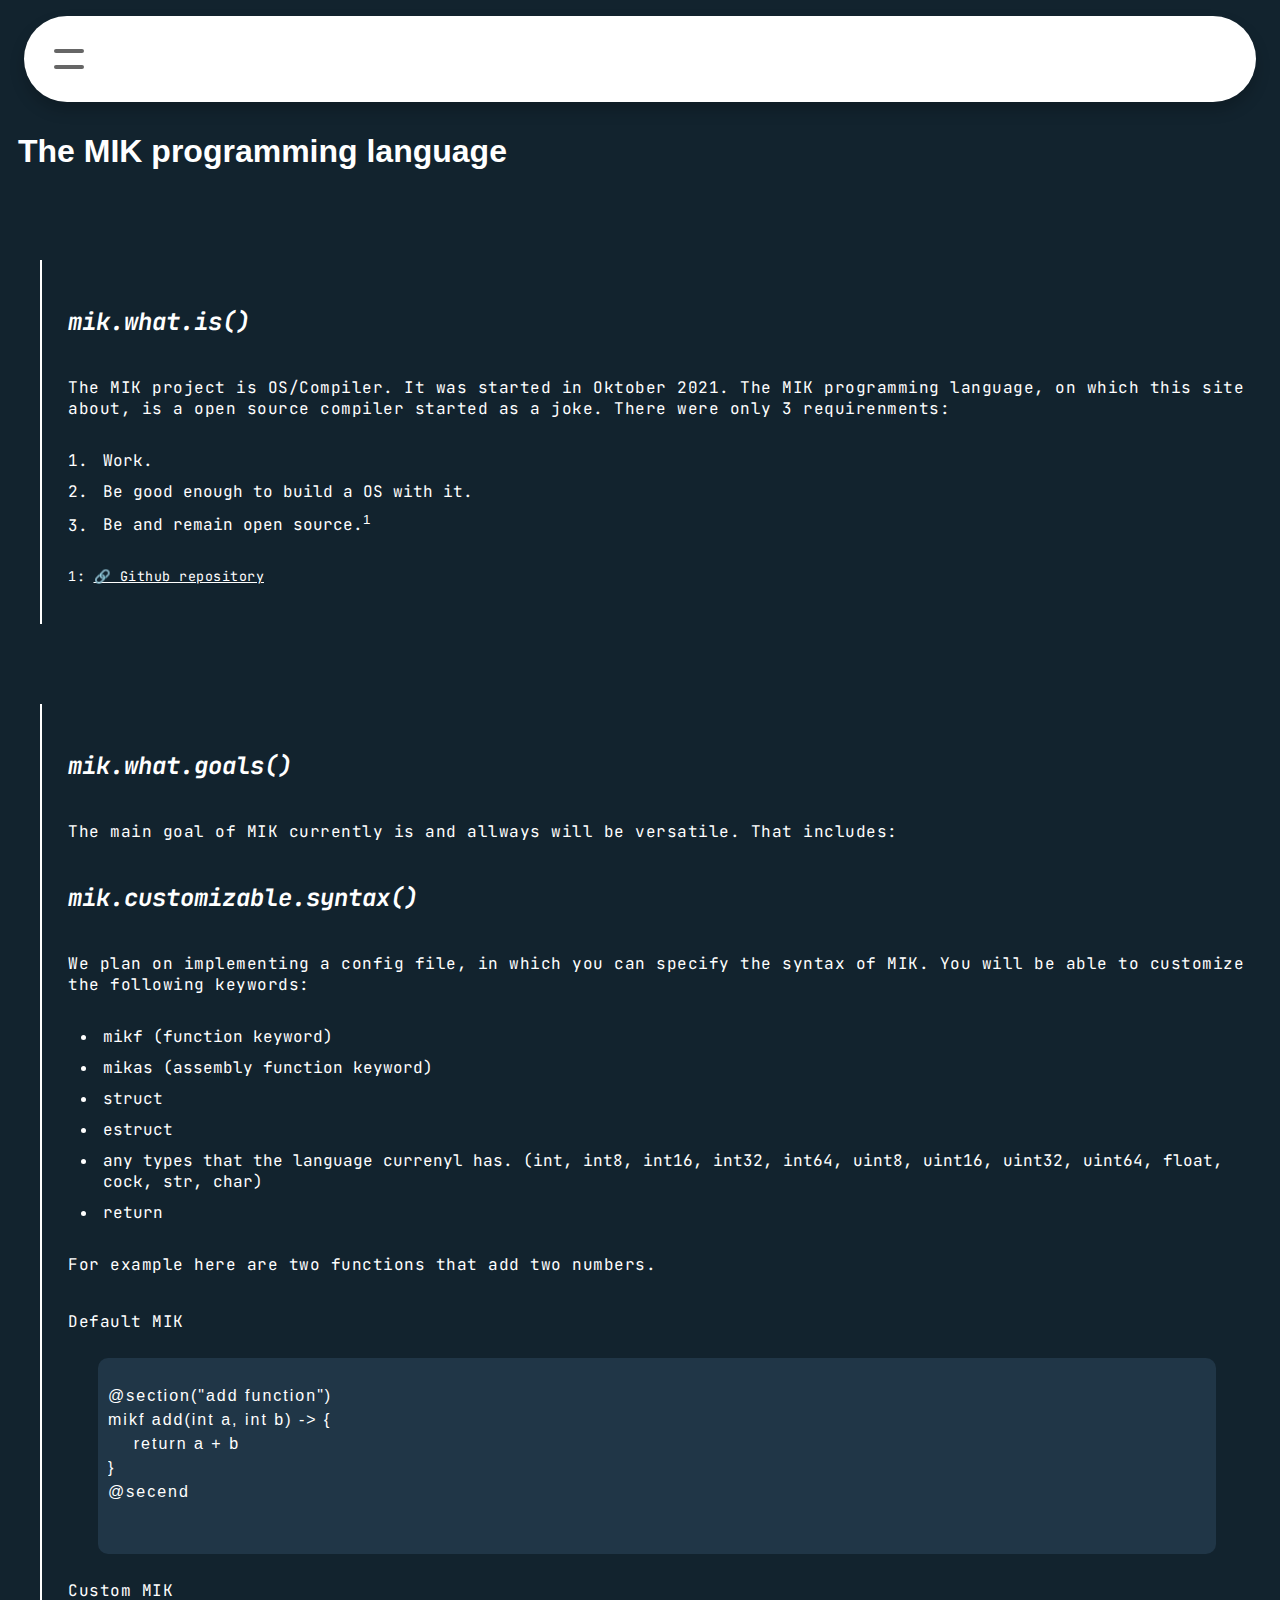
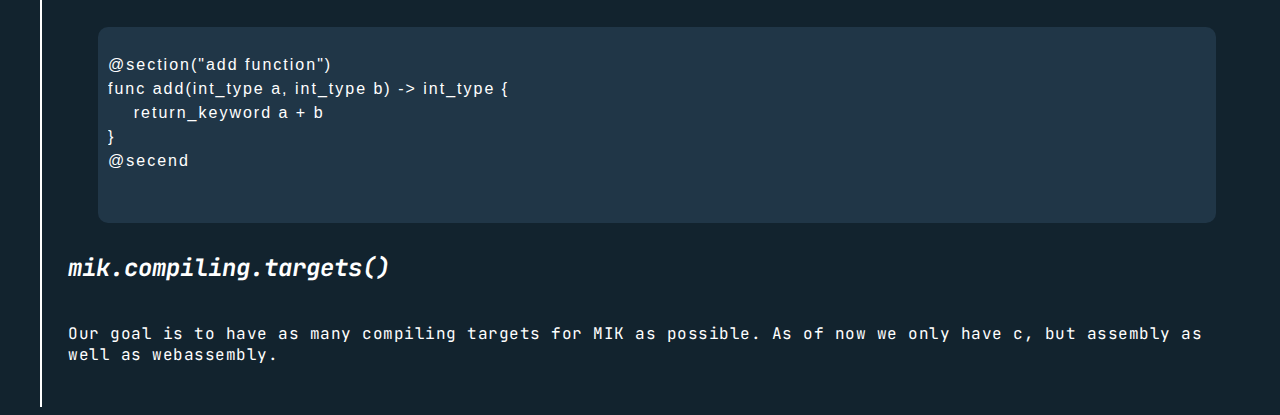
==== website/about.html @ aa75890f "updated lololol. The style now looks neat!" ====
<!DOCTYPE html>
<html lang="en" style="background-color: #12232e;">
<head>
    <meta charset="UTF-8">
    <meta http-equiv="X-UA-Compatible" content="IE=edge">
    <meta name="viewport" content="width=device-width, initial-scale=1.0">
    <link rel="stylesheet" href="https://cdnjs.cloudflare.com/ajax/libs/font-awesome/4.7.0/css/font-awesome.min.css">
    <link rel="stylesheet" href="./style/style.css">
    <title>MIK - Home</title>
</head>
    <body>
        <header class="spacer">
            <div class="nav">
                <input type="checkbox">
                <span></span>
                <span></span>
                <div class="menu">
                    <li><a href="../index.html">home</a></li>
                    <li><a id="active" href="#">about</a></li>
                    <li><a href="./documentation.html">documentation</a></li>
                    <li><a href="./Download.html">download</a></li>
                    <li><a href="#">blog</a></li>
                    <li><a href="#">contact</a></li>
                </div>
            </div>
        </header>
        
        <!--Articles about mik origin-->
        <div class="article">
            <h1>The MIK programming language</h1>

            <!--what is that-->
            <div class="article-doc">
                <h2 class="function">mik.what.is()</h2>
                <p>The MIK project is OS/Compiler. It was started in Oktober 2021.
                    The MIK programming language, on which this site about,
                     is a open source compiler started as a joke. There were only 3 requirenments:
                </p>
                <ol>
                    <li style="padding: 5px;font-family: 'JetBrains Mono', monospace;">Work.</il>
                    <li style="padding: 5px;font-family: 'JetBrains Mono', monospace;">Be good enough to build a OS with it.</li>
                    <li style="padding: 5px;font-family: 'JetBrains Mono', monospace;">Be and remain open source.<sup>1</sup></li>
                </ol>
                <p style="font-size: smaller;">1: <a style="font-family: 'JetBrains Mono', monospace;" href="https://github.com/MikOS-ProgrammingLanguage/mic">🔗 Github repository</a></p>
            </div>

            <!--what goals-->
            <div class="article-doc">
                <h2 class="function">mik.what.goals()</h2>
                <p>The main goal of MIK currently is and allways will be versatile. That includes:</p>

                <h2 class="function">mik.customizable.syntax()</h2>
                <p>We plan on implementing a config file, in which you can specify the syntax of MIK. You will be able to customize the following keywords:</p>
                <ul>
                    <li style="padding: 5px;font-family: 'JetBrains Mono', monospace;">mikf  (function keyword)</li>
                    <li style="padding: 5px;font-family: 'JetBrains Mono', monospace;">mikas (assembly function keyword)</li>
                    <li style="padding: 5px;font-family: 'JetBrains Mono', monospace;">struct</li>
                    <li style="padding: 5px;font-family: 'JetBrains Mono', monospace;">estruct</li>
                    <li style="padding: 5px;font-family: 'JetBrains Mono', monospace;">any types that the language currenyl has. (int, int8, int16, int32, int64, uint8, uint16, uint32, uint64, float, cock, str, char)</li>
                    <li style="padding: 5px;font-family: 'JetBrains Mono', monospace;">return</li>
                </ul>

                <p>For example here are two functions that add two numbers.</p>
                <p>Default MIK</p>
                <blockquote>
                    <pre>
@section("add function")                        
mikf add(int a, int b) -> {
    return a + b
}
@secend
                    </pre>
                </blockquote>
                <p>Custom MIK</p>
                <blockquote>
                    <pre>
@section("add function")
func add(int_type a, int_type b) -> int_type {
    return_keyword a + b
}
@secend
                    </pre>
                </blockquote>

                <h2 class="function">mik.compiling.targets()</h2>
                <p>Our goal is to have as many compiling targets for MIK as possible. As of now we only have c, but assembly as well as webassembly.</p>
            </div>
        </div>
    </body>
</html>
---- website/style/style.css ----
@import url('https://fonts.googleapis.com/css2?family=JetBrains+Mono:wght@700&display=swap');
@import url('https://fonts.googleapis.com/css2?family=JetBrains+Mono:wght@100&display=swap');
* {
    font-family: -apple-system, BlinkMacSystemFont, 'Segoe UI', Roboto, Oxygen, Ubuntu, Cantarell, 'Open Sans', 'Helvetica Neue', sans-serif;
    scroll-behavior: smooth;
    color: white;
}

pre {
    overflow: scroll;
}

/*header {
    padding: 1rem;
    background-color: #007cc7;
    margin-left: -1rem;
    margin-right: -1rem;
}*/

/*.nav {
    float: right;
}

    .nav ul li{
        display: inline-block;
        padding: 10px;
        text-decoration: none;
    }

    .nav ul li:hover {
        font-size: larger;
    }

        .nav ul li a {
            text-decoration: none;
            color: #fff;
        }

        .nav ul li a:hover {
            text-decoration: underline;
        }*/

.home-btn a {
    color: #fff;
    text-decoration: none;
}

    .home-btn a:hover {
        text-decoration: underline;
    }

#active {
    text-decoration: underline;
}


.article {
    background-color: #12232e;
}

    .article h1{
        padding: 10px;
    }

    .article p {
        padding: 10px;
        font-family: 'JetBrains Mono', monospace;
    }

.article-doc {
    padding: 1rem;
    margin-top: 5rem;
    border-left: 2px solid white;
    margin-left: 2rem;
    background-color: #12232e;
}
    
    .article-doc h2 {
        padding: 10px;
    }
    
    .article-doc p {
        padding: 10px;
        font-family: 'JetBrains Mono', monospace;
    }

blockquote {
    border-radius: 10px;
    background-color: #203647;
    padding: 10px;
}
blockquote pre {
    line-height: 150%;
    letter-spacing: 2px;
}

/* Dropdown Button */
.dropbtn {
    color: white;
    font-size: 16px;
    background-color: #007cc7;
    border: none;
  }
  
  /* The container <div> - needed to position the dropdown content */
  .dropdown {
    position: relative;
    display: inline-block;
  }
  
  /* Dropdown Content (Hidden by Default) */
  .dropdown-content {
    display: none;
    position: absolute;
    background-color: #203647;
    min-width: 160px;
    box-shadow: 0px 8px 16px 0px rgba(0,0,0,0.2);
    z-index: 1;
  }
  
  /* Links inside the dropdown */
  .dropdown-content a {
    color: white;
    padding: 12px 16px;
    text-decoration: none;
    display: block;
  }
  
  /* Change color of dropdown links on hover */
  .dropdown-content a:hover {text-decoration: underline;}
  
  /* Show the dropdown menu on hover */
  .dropdown:hover .dropdown-content {
      display: block;
}
  
  /* Change the background color of the dropdown button when the dropdown content is shown */
  .dropdown:hover .dropbtn {      
      border-radius: 25px;
      text-decoration: underline;
}

#Lexer {
    margin-top: 3rem;
    margin-bottom: 0.5rem;
}
#Parser {
    margin-top: 3rem;
    margin-bottom: 0.5rem;
}

/* Dropdown Button */
.dropbtn-under {
    color: white;
    background-color: #12232e;
    border: none;
  }
  
  /* The container <div> - needed to position the dropdown content */
  .dropdown-under {
    position: relative;
    display: inline-block;
  }
  
  /* Dropdown Content (Hidden by Default) */
  .dropdown-content-under {
    display: none;
    position: absolute;
    background-color: #203647;
    min-width: 160px;
    box-shadow: 0px 8px 16px 0px rgba(0,0,0,0.2);
    z-index: 1;
  }
  
  /* Links inside the dropdown */
  .dropdown-content-under a {
    color: #fff;
    padding: 12px 16px;
    text-decoration: none;
    display: block;
  }
  
  /* Change color of dropdown links on hover */
  .dropdown-content-under a:hover {text-decoration: underline;}
  
  /* Show the dropdown menu on hover */
  .dropdown-under:hover .dropdown-content-under {
      display: block;
}
  
  /* Change the background color of the dropdown button when the dropdown content is shown */
  .dropdown-under:hover .dropbtn-under {      
      border-radius: 25px;
      background-color: #4DA8DA;
}

#myBtn {
    display: none;
    position: fixed; /* Fixed/sticky position */
    bottom: 20px; /* Place the button at the bottom of the page */
    right: 30px; /* Place the button 30px from the right */
    z-index: 99; /* Make sure it does not overlap */
    border: none; /* Remove borders */
    outline: none; /* Remove outline */
    background-color: red; /* Set a background color */
    color: white; /* Text color */
    cursor: pointer; /* Add a mouse pointer on hover */
    padding: 15px; /* Some padding */
    border-radius: 10px; /* Rounded corners */
    font-size: 18px; /* Increase font size */
  }
  
  #myBtn:hover {
    background-color: #555; /* Add a dark-grey background on hover */
  }

p {
    letter-spacing: 0.5px;
}

#a-in-code {
    color: blueviolet;
}
.nav, .menu {
    display: flex;
    align-items: center;
}

.nav {
    margin: 1rem;
    position: relative;
    background-color: #fff;
    padding: 20px;
    transition: 0.5s;
    border-radius: 50px;
    overflow: hidden;
    box-shadow: 0 8px 15px rgba(0,0,0,.2);
}

.menu {
    justify-content: center;
    margin: 0;
    padding: 0;
    width: 0;
    overflow: scroll;
    transition: 0.5s;
}

.nav input:checked ~ .menu {
    width: 100%;
}

.menu li {
    list-style: none;
    margin: 0 10px;
}

.menu li a {
    text-decoration: none;
    color: #666;
    text-transform: uppercase;
    font-weight: 600;
    transition: 0.5s;
}

.menu li a:hover {
    color: #161919;
}

.nav input {
    width: 40px;
    height: 40px;
    cursor: pointer;
    opacity: 0;
}

.nav span {
    position: absolute;
    left: 30px;
    width: 30px;
    height: 4px;
    border-radius: 50px;
    background-color: #666;
    pointer-events: none;
    transition: 0.5s;
}

.nav input:checked ~ span {
    background-color: #f974a1;
}

.nav span:nth-child(2) {
    transform: translateY(-8px);
}

.nav input:checked ~ span:nth-child(2) {
    transform: translateY(0) rotate(-45deg);
}
.nav span:nth-child(3) {
    transform: translateY(8px);
}

.nav input:checked ~ span:nth-child(3) {
    transform: translateY(0) rotate(45deg);
}

.article-download {
    text-align: center;
    padding: 50px 0;
    border: 1px solid white;
    border-radius: 25px;
    margin: 2rem 4rem 2rem 4rem;
    /*margin-left: auto;
    margin-right: auto;*/
}

.function {
    font-family: 'JetBrains Mono', monospace;
    font-style:italic;
}
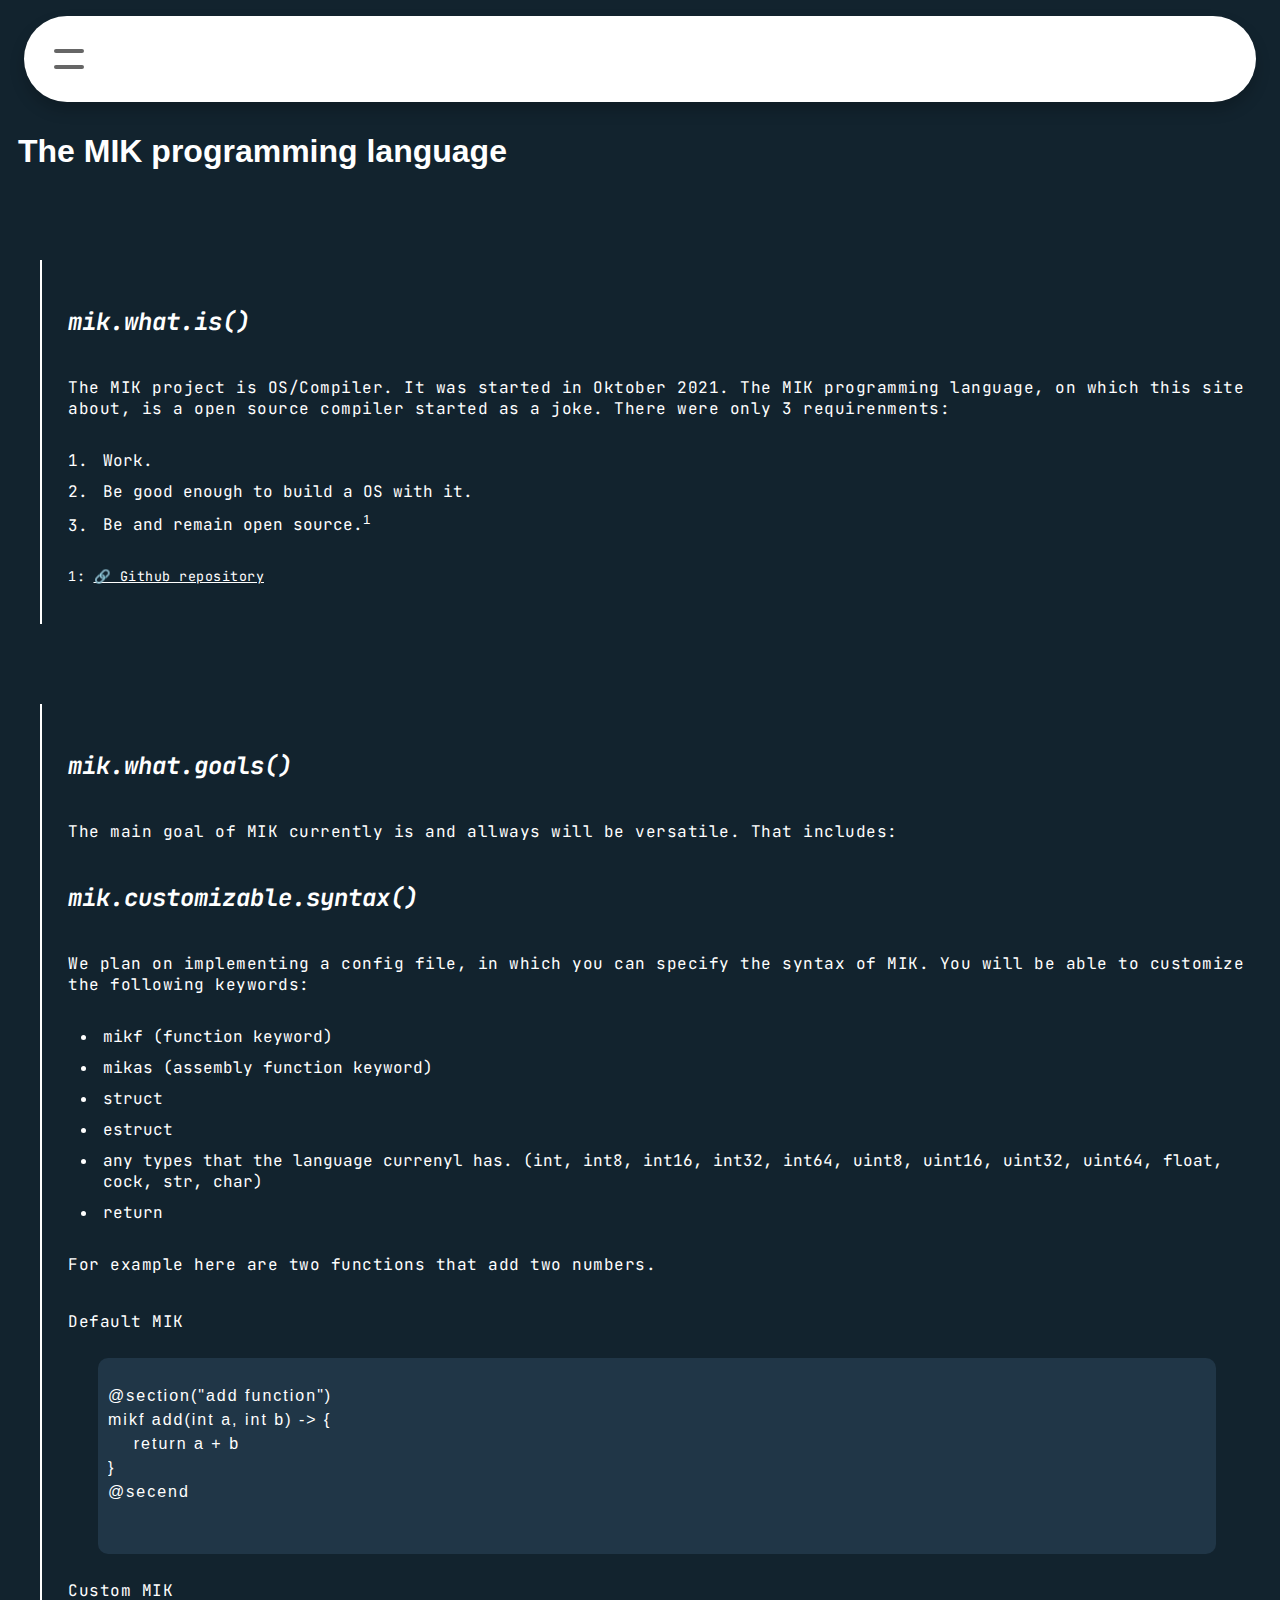
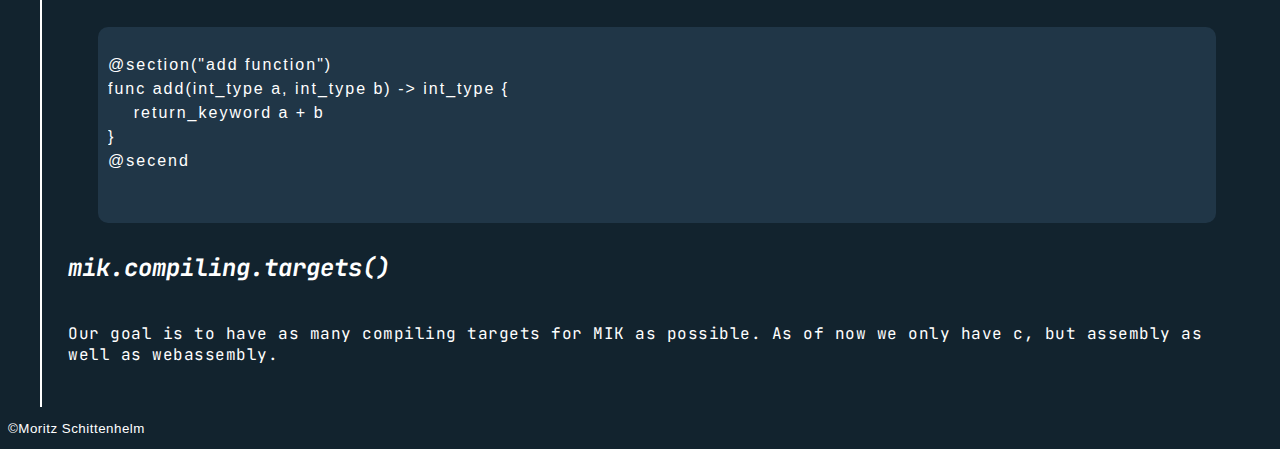
==== commit d537b73a: "Update about.html" ====
--- a/website/about.html
+++ b/website/about.html
@@ -5,7 +5,7 @@
     <meta http-equiv="X-UA-Compatible" content="IE=edge">
     <meta name="viewport" content="width=device-width, initial-scale=1.0">
     <link rel="stylesheet" href="https://cdnjs.cloudflare.com/ajax/libs/font-awesome/4.7.0/css/font-awesome.min.css">
-    <link rel="stylesheet" href="./style/style.css">
+    <link rel="stylesheet" href="style/style.css">
     <title>MIK - Home</title>
 </head>
     <body>
@@ -17,8 +17,8 @@
                 <div class="menu">
                     <li><a href="../index.html">home</a></li>
                     <li><a id="active" href="#">about</a></li>
-                    <li><a href="./documentation.html">documentation</a></li>
-                    <li><a href="./Download.html">download</a></li>
+                    <li><a href="documentation.html">documentation</a></li>
+                    <li><a href="Download.html">download</a></li>
                     <li><a href="#">blog</a></li>
                     <li><a href="#">contact</a></li>
                 </div>
@@ -86,5 +86,11 @@
                 <p>Our goal is to have as many compiling targets for MIK as possible. As of now we only have c, but assembly as well as webassembly.</p>
             </div>
         </div>
+    
+     <footer>
+        <button onclick="topFunction()" id="myBtn" title="Go to top">Top</button>
+        <script src="scripts/to_top.js"></script>
+        <p style="font-size: smaller;">©Moritz Schittenhelm</p>
+    </footer>
     </body>
 </html>
--- a/website/style/style.css
+++ b/website/style/style.css
@@ -317,4 +317,12 @@
 .function {
     font-family: 'JetBrains Mono', monospace;
     font-style:italic;
-}+}
+
+.download_link {
+    background-color: #161919;
+    padding: 30px;
+    border-radius: 50px;
+    text-decoration: none;
+
+}
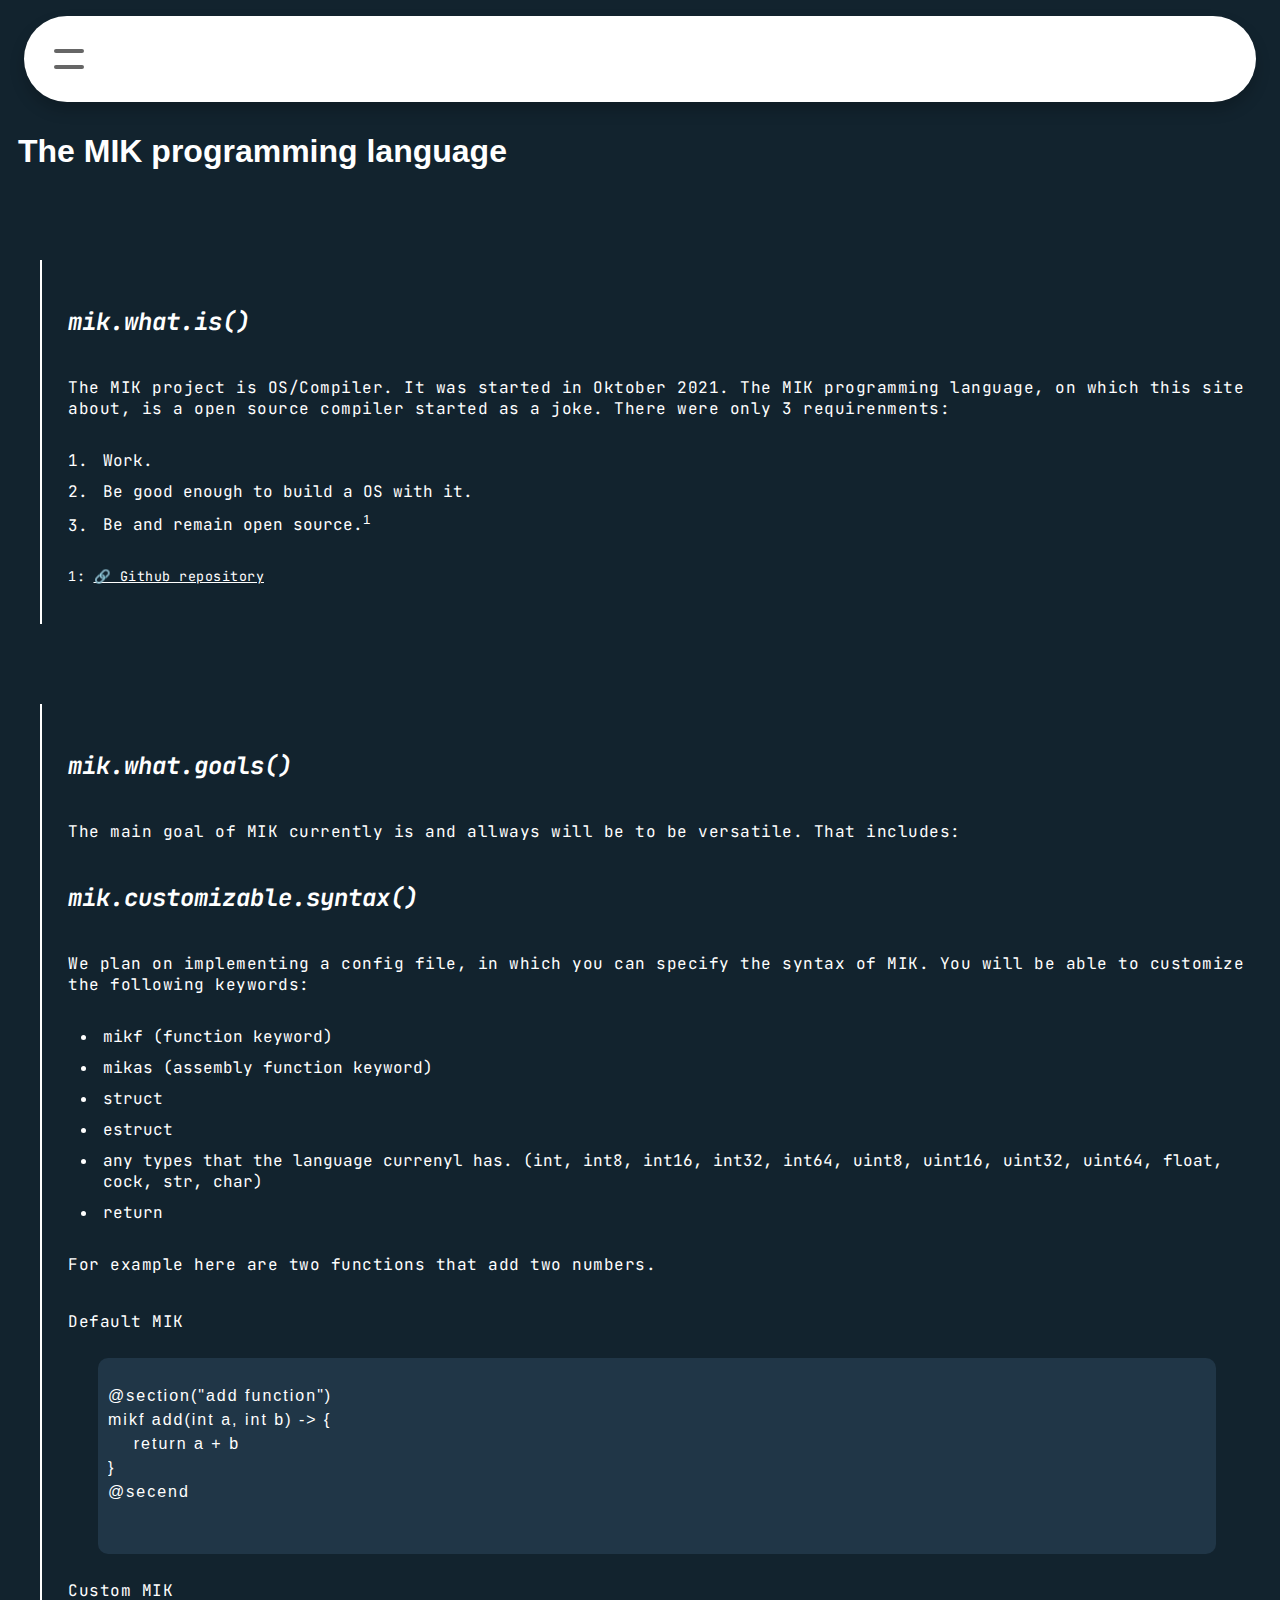
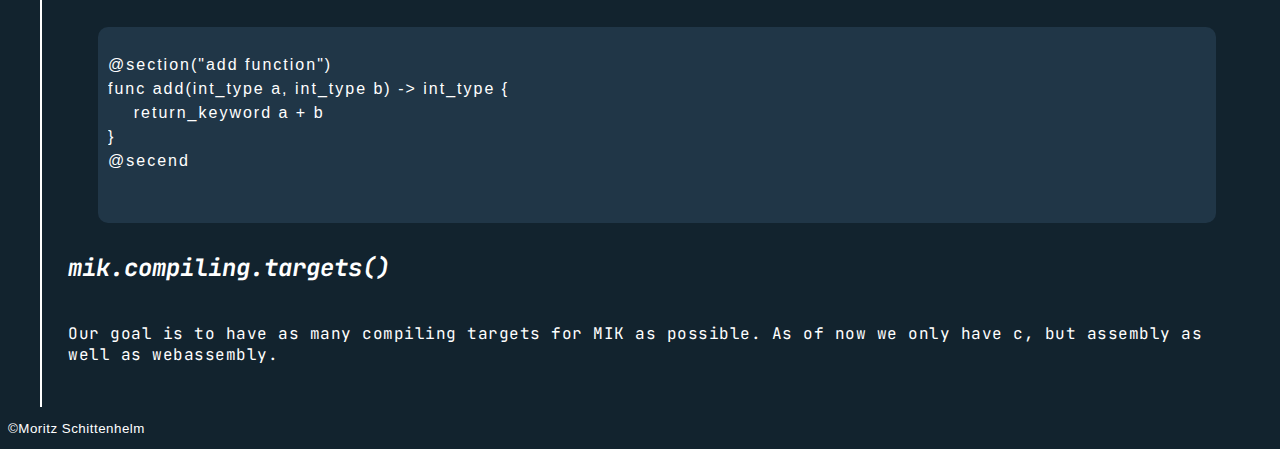
==== commit c0bdd83e: "Made it look a bit better" ====
--- a/website/about.html
+++ b/website/about.html
@@ -19,7 +19,7 @@
                     <li><a id="active" href="#">about</a></li>
                     <li><a href="documentation.html">documentation</a></li>
                     <li><a href="Download.html">download</a></li>
-                    <li><a href="#">blog</a></li>
+                    <li><a href="learn_mik.html">learn</a></li>
                     <li><a href="#">contact</a></li>
                 </div>
             </div>
@@ -47,7 +47,7 @@
             <!--what goals-->
             <div class="article-doc">
                 <h2 class="function">mik.what.goals()</h2>
-                <p>The main goal of MIK currently is and allways will be versatile. That includes:</p>
+                <p>The main goal of MIK currently is and allways will be to be versatile. That includes:</p>
 
                 <h2 class="function">mik.customizable.syntax()</h2>
                 <p>We plan on implementing a config file, in which you can specify the syntax of MIK. You will be able to customize the following keywords:</p>
@@ -84,7 +84,7 @@
 
                 <h2 class="function">mik.compiling.targets()</h2>
                 <p>Our goal is to have as many compiling targets for MIK as possible. As of now we only have c, but assembly as well as webassembly.</p>
-            </div>
+			</div>
         </div>
     
      <footer>
--- a/website/style/style.css
+++ b/website/style/style.css
@@ -7,7 +7,7 @@
 }
 
 pre {
-    overflow: scroll;
+    overflow: auto;
 }
 
 /*header {
@@ -105,6 +105,8 @@
   /* The container <div> - needed to position the dropdown content */
   .dropdown {
     position: relative;
+    width: 20%;
+    margin: 0 auto;
     display: inline-block;
   }
   
@@ -242,7 +244,7 @@
     margin: 0;
     padding: 0;
     width: 0;
-    overflow: scroll;
+    overflow: auto;
     transition: 0.5s;
 }
 
